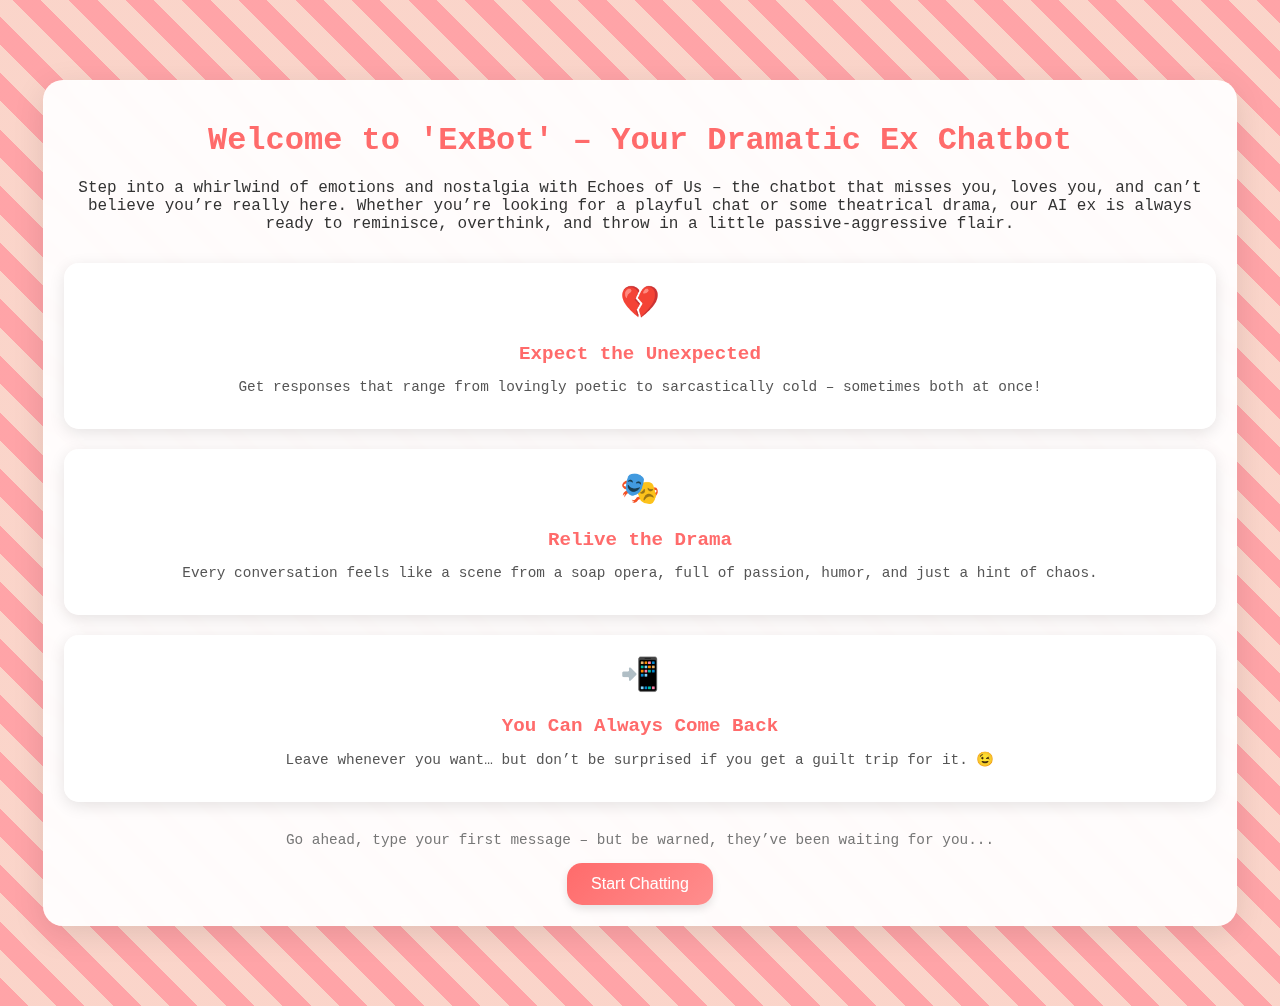
==== index.html @ 0f9132c1 "Initial Commit" ====
<!DOCTYPE html>
<html lang="en">
<head>
    <meta charset="UTF-8">
    <meta name="viewport" content="width=device-width, initial-scale=1.0">
    <title>Welcome to Chatbot</title>
    <link rel="stylesheet" href="welcome.css">
</head>
<body>
    <div class="welcome-container">
        <div class="welcome-content">
            <h1>Welcome to 'ExBot' – Your Dramatic Ex Chatbot</h1>
            <p class="main-description">Step into a whirlwind of emotions and nostalgia with Echoes of Us – the chatbot that misses you, loves you, and can’t believe you’re really here. Whether you’re looking for a playful chat or some theatrical drama, our AI ex is always ready to reminisce, overthink, and throw in a little passive-aggressive flair.</p>
            
            <div class="cards-container">
                <div class="feature-card">
                    <div class="card-icon">💔</div>
                    <h3>Expect the Unexpected</h3>
                    <p>Get responses that range from lovingly poetic to sarcastically cold – sometimes both at once!</p>
                </div>
                
                <div class="feature-card">
                    <div class="card-icon">🎭</div>
                    <h3>Relive the Drama</h3>
                    <p>Every conversation feels like a scene from a soap opera, full of passion, humor, and just a hint of chaos.</p>
                </div>
                
                <div class="feature-card">
                    <div class="card-icon">📲</div>
                    <h3>You Can Always Come Back</h3>
                    <p>Leave whenever you want… but don’t be surprised if you get a guilt trip for it. 😉</p>
                </div>
            </div>
            
            <p class="final-note">Go ahead, type your first message – but be warned, they’ve been waiting for you...</p>


            <button id="start-btn">Start Chatting</button>
        </div>
        <div class="loader" id="loader">
            <div class="loader-circle"></div>
        </div>
    </div>
    <script src="welcome.js"></script>
</body>
</html>
---- welcome.css ----
body {
    font-family: 'Poppins', sans-serif;
    background: repeating-linear-gradient(
        45deg,
        rgba(255, 154, 158, 0.9),
        rgba(255, 154, 158, 0.9) 20px,
        rgba(250, 208, 196, 0.9) 20px,
        rgba(250, 208, 196, 0.9) 40px
    );
    margin: 0;
    padding: 0;
    min-height: 100vh;
    position: relative;
    overflow-y: auto;
    display: flex;
    justify-content: center;
    align-items: center;
}

.welcome-container {
    width: 90%;
    max-width: 1200px;
    padding: 20px;
    background: rgba(255, 255, 255, 0.95);
    border-radius: 20px;
    box-shadow: 0 8px 32px rgba(0, 0, 0, 0.1);
    backdrop-filter: blur(10px);
    border: 1px solid rgba(255, 255, 255, 0.18);
    margin: 20px;
    margin-bottom: 80px;
    margin-top: 80px;
}

.welcome-content {
    text-align: center;
    font-family:'Courier New', Courier, monospace

}

.welcome-content h1 {
    font-size: 2rem;
    font-weight: 600;
    color: #ff6b6b;
    margin-bottom: 20px;
}

.welcome-content .main-description {
    font-size: 1rem;
    color: #333;
    margin-bottom: 30px;
}

.cards-container {
    display: flex;
    flex-direction: column;
    gap: 20px;
}

.feature-card {
    background: rgba(255, 255, 255, 0.9);
    border-radius: 15px;
    padding: 20px;
    box-shadow: 0 4px 16px rgba(0, 0, 0, 0.1);
    transition: transform 0.3s ease, box-shadow 0.3s ease;
}

.feature-card:hover {
    transform: translateY(-5px);
    box-shadow: 0 8px 24px rgba(0, 0, 0, 0.2);
}

.card-icon {
    font-size: 2rem;
    margin-bottom: 10px;
}

.feature-card h3 {
    font-size: 1.2rem;
    font-weight: 600;
    color: #ff6b6b;
    margin-bottom: 10px;
}

.feature-card p {
    font-size: 0.9rem;
    color: #555;
}

.final-note {
    font-size: 0.9rem;
    color: #777;
    margin-top: 30px;
}

#start-btn {
    background: linear-gradient(135deg, #ff6b6b 0%, #ff8e8e 100%);
    color: white;
    border: none;
    border-radius: 15px;
    padding: 12px 24px;
    font-size: 1rem;
    font-weight: 500;
    cursor: pointer;
    box-shadow: 0 4px 8px rgba(0, 0, 0, 0.1);
    transition: transform 0.2s ease, box-shadow 0.2s ease;
}

#start-btn:hover {
    transform: translateY(-2px);
    box-shadow: 0 6px 12px rgba(0, 0, 0, 0.15);
}

/* Responsive Design */
@media (max-width: 768px) {
    .welcome-content h1 {
        font-size: 1.5rem;
    }

    .welcome-content .main-description {
        font-size: 0.9rem;
    }

    .feature-card h3 {
        font-size: 1rem;
    }

    .feature-card p {
        font-size: 0.8rem;
    }

    .final-note {
        font-size: 0.8rem;
    }

    #start-btn {
        padding: 10px 20px;
        font-size: 0.9rem;
    }
}

@media (max-width: 480px) {
    .welcome-content h1 {
        font-size: 1.2rem;
    }

    .welcome-content .main-description {
        font-size: 0.8rem;
    }

    .feature-card h3 {
        font-size: 0.9rem;
    }

    .feature-card p {
        font-size: 0.7rem;
    }

    .final-note {
        font-size: 0.7rem;
    }

    #start-btn {
        padding: 8px 16px;
        font-size: 0.8rem;
    }
}

.loader {
    display: none;
    justify-content: center;
    align-items: center;
    position: fixed;
    top: 0;
    left: 0;
    width: 100%;
    height: 100%;
    background: rgba(255, 255, 255, 0.9);
    z-index: 1000;
}

.loader-circle {
    border: 6px solid #f3f3f3; /* Increased border thickness */
    border-top: 6px solid #ff6b6b; /* Increased border thickness */
    border-radius: 50%;
    width: 60px; /* Increased size */
    height: 60px; /* Increased size */
    animation: spin 1.2s linear infinite; /* Adjusted animation speed */
}

@keyframes spin {
    0% { transform: rotate(0deg); }
    100% { transform: rotate(360deg); }
}
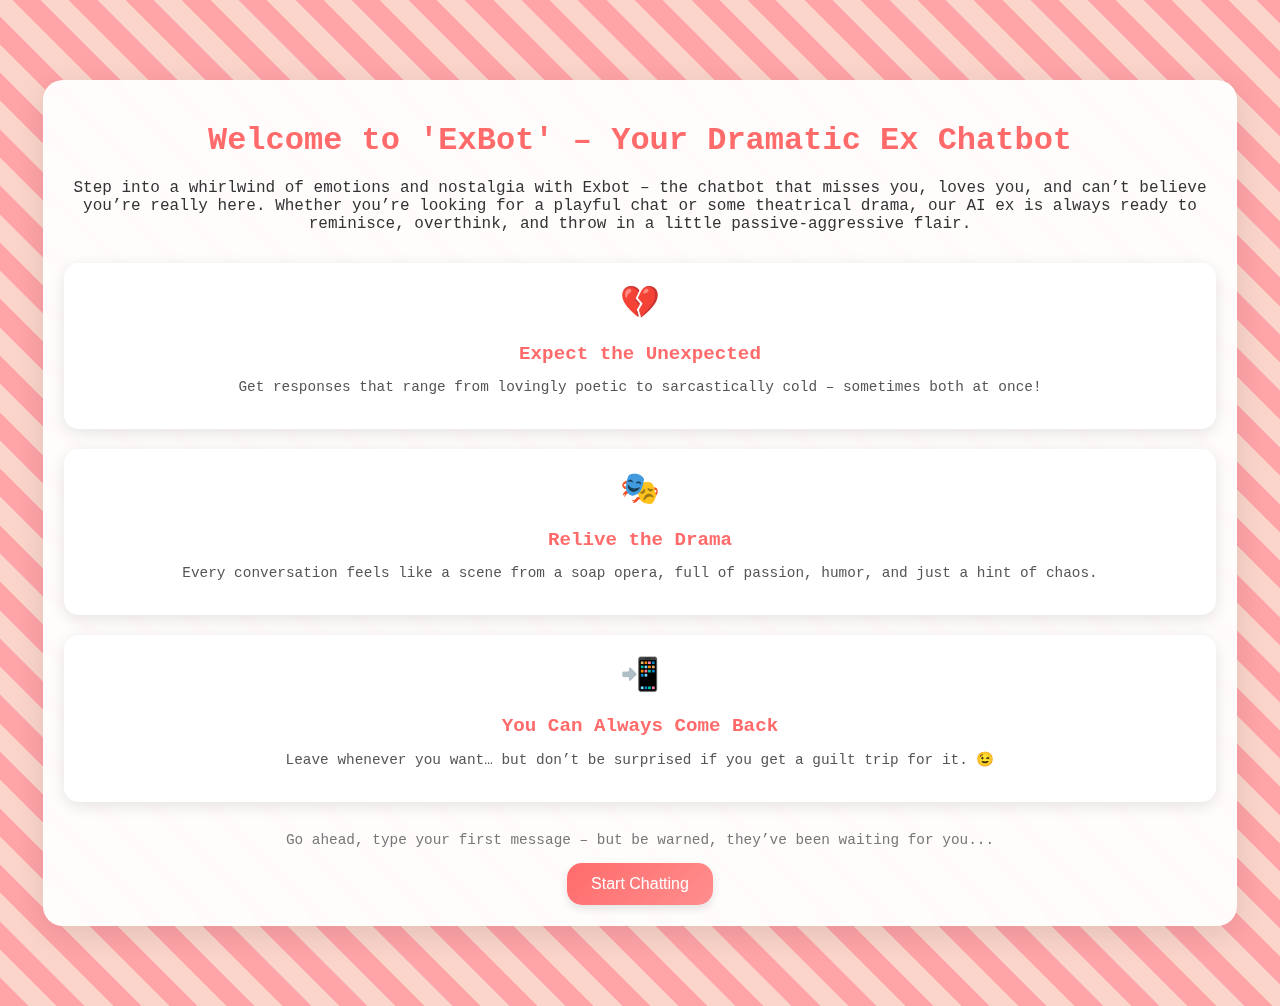
==== commit 9c5f12a7: "Update index.html" ====
--- a/index.html
+++ b/index.html
@@ -10,7 +10,7 @@
     <div class="welcome-container">
         <div class="welcome-content">
             <h1>Welcome to 'ExBot' – Your Dramatic Ex Chatbot</h1>
-            <p class="main-description">Step into a whirlwind of emotions and nostalgia with Echoes of Us – the chatbot that misses you, loves you, and can’t believe you’re really here. Whether you’re looking for a playful chat or some theatrical drama, our AI ex is always ready to reminisce, overthink, and throw in a little passive-aggressive flair.</p>
+            <p class="main-description">Step into a whirlwind of emotions and nostalgia with Exbot – the chatbot that misses you, loves you, and can’t believe you’re really here. Whether you’re looking for a playful chat or some theatrical drama, our AI ex is always ready to reminisce, overthink, and throw in a little passive-aggressive flair.</p>
             
             <div class="cards-container">
                 <div class="feature-card">
